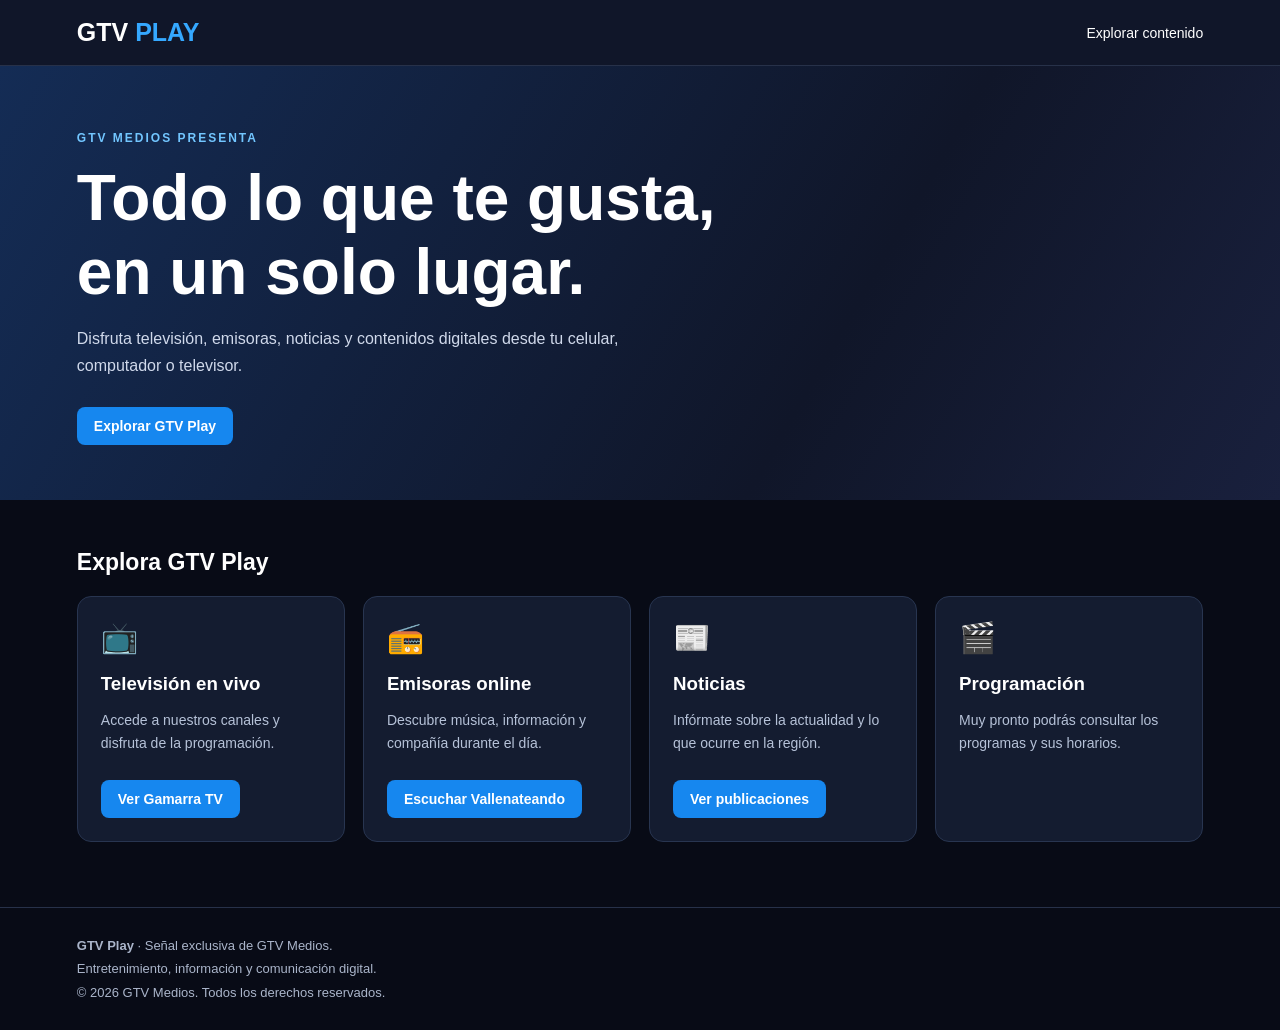
==== index.html @ d3cda1a3 "Create index.html" ====
<!DOCTYPE html>
<html lang="es">
<head>
  <meta charset="UTF-8">
  <meta name="viewport" content="width=device-width, initial-scale=1.0">
  <meta name="theme-color" content="#080b16">
  <meta name="description" content="GTV Play, la plataforma digital de GTV Medios. Televisión, radio y contenidos para ti.">
  <title>GTV Play | GTV Medios</title>
  <style>
    * { box-sizing: border-box; }
    body {
      margin: 0;
      background: #080b16;
      color: #fff;
      font-family: Arial, Helvetica, sans-serif;
    }
    header {
      display: flex;
      align-items: center;
      justify-content: space-between;
      gap: 16px;
      padding: 18px 6%;
      background: #101629;
      border-bottom: 1px solid #273149;
    }
    .brand { font-size: 25px; font-weight: 800; }
    .brand span { color: #35a8ff; }
    header a {
      color: white;
      text-decoration: none;
      font-size: 14px;
    }
    .hero {
      padding: 65px 6% 55px;
      background: linear-gradient(120deg, #142c55, #101629 65%, #19203d);
    }
    .tag {
      color: #72c6ff;
      font-weight: bold;
      letter-spacing: 2px;
      font-size: 12px;
    }
    h1 { font-size: clamp(36px, 6vw, 64px); margin: 16px 0; }
    .hero p { color: #d0d9eb; line-height: 1.7; max-width: 560px; }
    .section { padding: 30px 6%; }
    .section h2 { font-size: 23px; }
    .cards {
      display: grid;
      grid-template-columns: repeat(auto-fit, minmax(210px, 1fr));
      gap: 18px;
    }
    .card {
      background: #141c30;
      border: 1px solid #283550;
      border-radius: 14px;
      padding: 23px;
      min-height: 155px;
    }
    .symbol { font-size: 30px; }
    .card h3 { margin-bottom: 8px; }
    .card p { color: #b6c2d8; font-size: 14px; line-height: 1.6; }
    .button {
      display: inline-block;
      margin-top: 12px;
      padding: 11px 17px;
      border-radius: 8px;
      background: #1687ef;
      color: white;
      text-decoration: none;
      font-weight: bold;
      font-size: 14px;
    }
    footer {
      margin-top: 35px;
      padding: 26px 6%;
      border-top: 1px solid #273149;
      color: #aab5ca;
      font-size: 13px;
      line-height: 1.8;
    }
  </style>
</head>
<body>
  <header>
    <div class="brand">GTV <span>PLAY</span></div>
    <a href="#contenido">Explorar contenido</a>
  </header>

  <main>
    <section class="hero">
      <div class="tag">GTV MEDIOS PRESENTA</div>
      <h1>Todo lo que te gusta,<br>en un solo lugar.</h1>
      <p>
        Disfruta televisión, emisoras, noticias y contenidos
        digitales desde tu celular, computador o televisor.
      </p>
      <a class="button" href="#television">Explorar GTV Play</a>
    </section>

    <section class="section" id="contenido">
      <h2>Explora GTV Play</h2>
      <div class="cards">
        <article class="card" id="television">
          <div class="symbol">📺</div>
          <h3>Televisión en vivo</h3>
          <p>Accede a nuestros canales y disfruta de la programación.</p>
          <a class="button" href="https://new.opencaster.com/player/embed?user=gamarratv" target="_blank" rel="noopener">Ver Gamarra TV</a>
        </article>

        <article class="card" id="radio">
          <div class="symbol">📻</div>
          <h3>Emisoras online</h3>
          <p>Descubre música, información y compañía durante el día.</p>
          <a class="button" href="https://djp.sytes.net/hls/vallenateandoradio/live.m3u8" target="_blank" rel="noopener">Escuchar Vallenateando</a>
        </article>

        <article class="card" id="noticias">
          <div class="symbol">📰</div>
          <h3>Noticias</h3>
          <p>Infórmate sobre la actualidad y lo que ocurre en la región.</p>
          <a class="button" href="https://www.facebook.com/GamarraTelvision" target="_blank" rel="noopener">Ver publicaciones</a>
        </article>

        <article class="card" id="programacion">
          <div class="symbol">🎬</div>
          <h3>Programación</h3>
          <p>Muy pronto podrás consultar los programas y sus horarios.</p>
        </article>
      </div>
    </section>
  </main>

  <footer>
    <strong>GTV Play</strong> · Señal exclusiva de GTV Medios.<br>
    Entretenimiento, información y comunicación digital.<br>
    © 2026 GTV Medios. Todos los derechos reservados.
  </footer>
</body>
</html>
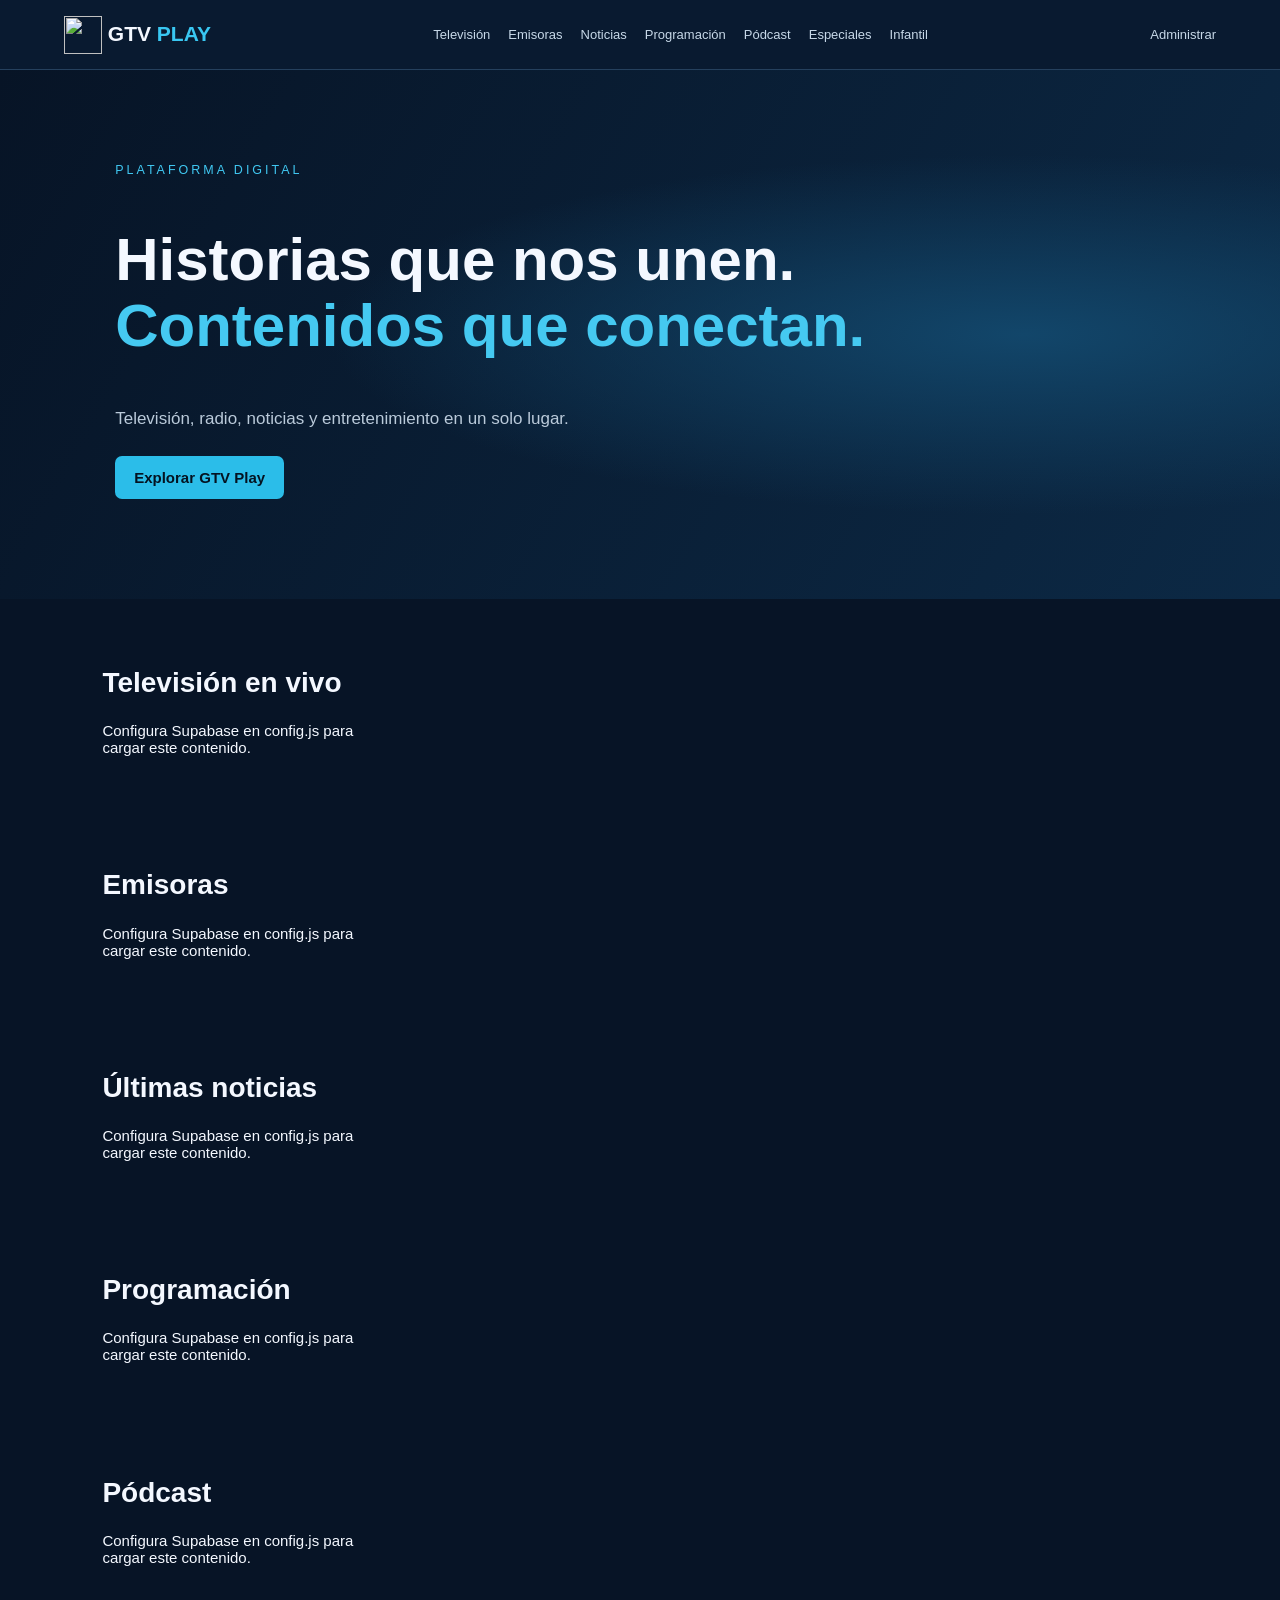
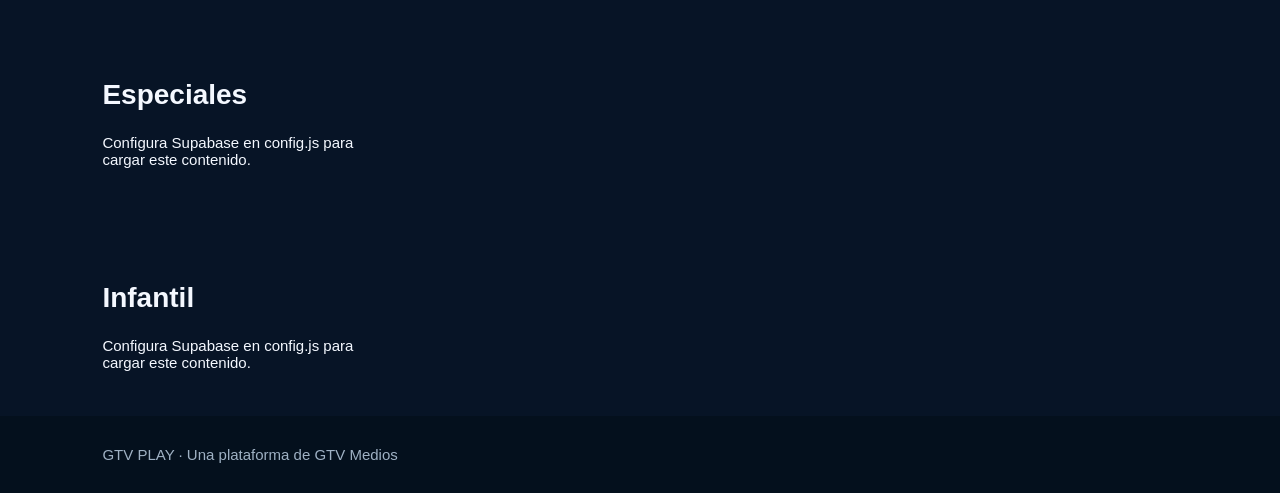
==== commit 7de691b0: "Add files via upload" ====
--- a/index.html
+++ b/index.html
@@ -1,140 +1 @@
-
-<!DOCTYPE html>
-<html lang="es">
-<head>
-  <meta charset="UTF-8">
-  <meta name="viewport" content="width=device-width, initial-scale=1.0">
-  <meta name="theme-color" content="#080b16">
-  <meta name="description" content="GTV Play, la plataforma digital de GTV Medios. Televisión, radio y contenidos para ti.">
-  <title>GTV Play | GTV Medios</title>
-  <style>
-    * { box-sizing: border-box; }
-    body {
-      margin: 0;
-      background: #080b16;
-      color: #fff;
-      font-family: Arial, Helvetica, sans-serif;
-    }
-    header {
-      display: flex;
-      align-items: center;
-      justify-content: space-between;
-      gap: 16px;
-      padding: 18px 6%;
-      background: #101629;
-      border-bottom: 1px solid #273149;
-    }
-    .brand { font-size: 25px; font-weight: 800; }
-    .brand span { color: #35a8ff; }
-    header a {
-      color: white;
-      text-decoration: none;
-      font-size: 14px;
-    }
-    .hero {
-      padding: 65px 6% 55px;
-      background: linear-gradient(120deg, #142c55, #101629 65%, #19203d);
-    }
-    .tag {
-      color: #72c6ff;
-      font-weight: bold;
-      letter-spacing: 2px;
-      font-size: 12px;
-    }
-    h1 { font-size: clamp(36px, 6vw, 64px); margin: 16px 0; }
-    .hero p { color: #d0d9eb; line-height: 1.7; max-width: 560px; }
-    .section { padding: 30px 6%; }
-    .section h2 { font-size: 23px; }
-    .cards {
-      display: grid;
-      grid-template-columns: repeat(auto-fit, minmax(210px, 1fr));
-      gap: 18px;
-    }
-    .card {
-      background: #141c30;
-      border: 1px solid #283550;
-      border-radius: 14px;
-      padding: 23px;
-      min-height: 155px;
-    }
-    .symbol { font-size: 30px; }
-    .card h3 { margin-bottom: 8px; }
-    .card p { color: #b6c2d8; font-size: 14px; line-height: 1.6; }
-    .button {
-      display: inline-block;
-      margin-top: 12px;
-      padding: 11px 17px;
-      border-radius: 8px;
-      background: #1687ef;
-      color: white;
-      text-decoration: none;
-      font-weight: bold;
-      font-size: 14px;
-    }
-    footer {
-      margin-top: 35px;
-      padding: 26px 6%;
-      border-top: 1px solid #273149;
-      color: #aab5ca;
-      font-size: 13px;
-      line-height: 1.8;
-    }
-  </style>
-</head>
-<body>
-  <header>
-    <div class="brand">GTV <span>PLAY</span></div>
-    <a href="#contenido">Explorar contenido</a>
-  </header>
-
-  <main>
-    <section class="hero">
-      <div class="tag">GTV MEDIOS PRESENTA</div>
-      <h1>Todo lo que te gusta,<br>en un solo lugar.</h1>
-      <p>
-        Disfruta televisión, emisoras, noticias y contenidos
-        digitales desde tu celular, computador o televisor.
-      </p>
-      <a class="button" href="#television">Explorar GTV Play</a>
-    </section>
-
-    <section class="section" id="contenido">
-      <h2>Explora GTV Play</h2>
-      <div class="cards">
-        <article class="card" id="television">
-          <div class="symbol">📺</div>
-          <h3>Televisión en vivo</h3>
-          <p>Accede a nuestros canales y disfruta de la programación.</p>
-          <a class="button" href="https://new.opencaster.com/player/embed?user=gamarratv" target="_blank" rel="noopener">Ver Gamarra TV</a>
-        </article>
-
-        <article class="card" id="radio">
-          <div class="symbol">📻</div>
-          <h3>Emisoras online</h3>
-          <p>Descubre música, información y compañía durante el día.</p>
-          <a class="button" href="https://djp.sytes.net/hls/vallenateandoradio/live.m3u8" target="_blank" rel="noopener">Escuchar Vallenateando</a>
-        </article>
-
-        <article class="card" id="noticias">
-          <div class="symbol">📰</div>
-          <h3>Noticias</h3>
-          <p>Infórmate sobre la actualidad y lo que ocurre en la región.</p>
-          <a class="button" href="https://www.facebook.com/GamarraTelvision" target="_blank" rel="noopener">Ver publicaciones</a>
-        </article>
-
-        <article class="card" id="programacion">
-          <div class="symbol">🎬</div>
-          <h3>Programación</h3>
-          <p>Muy pronto podrás consultar los programas y sus horarios.</p>
-        </article>
-      </div>
-    </section>
-  </main>
-
-  <footer>
-    <strong>GTV Play</strong> · Señal exclusiva de GTV Medios.<br>
-    Entretenimiento, información y comunicación digital.<br>
-    © 2026 GTV Medios. Todos los derechos reservados.
-  </footer>
-</body>
-</html>
+<!doctype html><html lang="es"><head><meta charset="utf-8"><meta name="viewport" content="width=device-width,initial-scale=1"><title>GTV Play</title><link rel="stylesheet" href="styles.css"><script src="https://cdn.jsdelivr.net/npm/@supabase/supabase-js@2"></script><script src="config.js"></script><script defer src="app.js"></script></head><body><header><a class="logo" href="index.html"><img src="https://i.ibb.co/JFCZKJ3N/Chat-GPT-Image-24-jul-2026-10-38-20.png"> GTV <b>PLAY</b></a><button id="menu">☰</button><nav id="nav"><a href="#tv">Televisión</a><a href="#radio">Emisoras</a><a href="#news">Noticias</a><a href="#programas">Programación</a><a href="#podcasts">Pódcast</a><a href="#especiales">Especiales</a><a href="#infantil">Infantil</a></nav><a href="admin.html">Administrar</a></header><main><section class="hero"><small>PLATAFORMA DIGITAL</small><h1>Historias que nos unen.<br><span>Contenidos que conectan.</span></h1><p>Televisión, radio, noticias y entretenimiento en un solo lugar.</p><a class="button" href="#tv">Explorar GTV Play</a></section><section id="tv"><h2>Televisión en vivo</h2><div class="grid" id="channels">Conecta Supabase para mostrar los canales.</div></section><section id="radio"><h2>Emisoras</h2><div class="grid" id="radios"></div></section><section id="news"><h2>Últimas noticias</h2><div class="grid" id="newsgrid"></div></section><section id="programas"><h2>Programación</h2><div class="grid" id="schedule"></div></section><section id="podcasts"><h2>Pódcast</h2><div class="grid" id="podcastsgrid"></div></section><section id="especiales"><h2>Especiales</h2><div class="grid" id="specials"></div></section><section id="infantil"><h2>Infantil</h2><div class="grid" id="kids"></div></section></main><footer>GTV PLAY · Una plataforma de GTV Medios</footer></body></html>
--- a/styles.css
+++ b/styles.css
@@ -0,0 +1 @@
+*{box-sizing:border-box}body{margin:0;background:#071426;color:#f4f8ff;font:15px Arial,sans-serif}header{height:auto;min-height:70px;padding:14px 5%;display:flex;align-items:center;justify-content:space-between;gap:18px;background:#091a30;border-bottom:1px solid #25405d;position:sticky;top:0;z-index:2}a{color:inherit;text-decoration:none}.logo{font-size:21px;font-weight:bold}.logo b{color:#39c7f2}.logo img{width:38px;height:38px;object-fit:contain;vertical-align:middle}nav{display:flex;gap:18px;flex-wrap:wrap}nav a,header>a:last-child{font-size:13px;color:#c7d8e8}button{cursor:pointer}.hero{padding:90px 9%;min-height:440px;background:radial-gradient(ellipse at 80%,#12466a,transparent 48%),linear-gradient(120deg,#071426,#0c2945)}.hero small{color:#40c8f2;letter-spacing:3px}.hero h1{font-size:clamp(35px,5vw,60px);line-height:1.1}.hero h1 span{color:#45c9f1}.hero p{color:#bacada;font-size:17px}.button{display:inline-block;border:0;border-radius:7px;background:#2bbde9;color:#041321;padding:13px 19px;font-weight:bold;margin:10px 0}main section:not(.hero){padding:45px 8%}h2{font-size:28px}.grid{display:grid;grid-template-columns:repeat(4,1fr);gap:16px}.card,.record,#login{background:#10243b;border:1px solid #29435e;border-radius:10px;padding:16px;overflow:hidden}.card img{width:100%;height:140px;object-fit:cover;border-radius:6px}.card small{color:#45c9f1;letter-spacing:1px}.card p{color:#afc0d1;font-size:13px}footer{padding:30px 8%;background:#04101d;color:#9fb1c4}#login{max-width:420px;margin:35px auto;padding:25px}#login input,.dataform input{display:block;width:100%;padding:12px;margin:8px 0 15px;background:#071426;border:1px solid #3b5671;color:white;border-radius:6px}.toolbar,.record{display:flex;justify-content:space-between;align-items:center;gap:15px;margin:12px 0}.tabs{display:flex;flex-wrap:wrap;gap:8px;margin:22px 0}.tabs button,.record button,#cancel{background:#18324c;color:white;border:1px solid #3a5875;border-radius:6px;padding:10px}.dataform{display:grid;grid-template-columns:repeat(2,1fr);gap:10px;background:#10243b;padding:20px;border-radius:10px;margin:15px 0}.dataform label{font-size:12px;color:#c8d6e5}.dataform input[type=checkbox]{width:auto}.record{padding:14px 18px}#menu{display:none;background:none;border:0;color:white;font-size:22px}@media(max-width:850px){.grid{grid-template-columns:repeat(2,1fr)}nav{gap:9px}}@media(max-width:600px){header{flex-wrap:wrap}#menu{display:block}nav{display:none;width:100%;flex-direction:column}nav.open{display:flex}.hero{padding:65px 7%}.grid{grid-template-columns:1fr 1fr}main section:not(.hero){padding:32px 6%}.dataform{grid-template-columns:1fr}.record{align-items:flex-start;flex-direction:column}}
